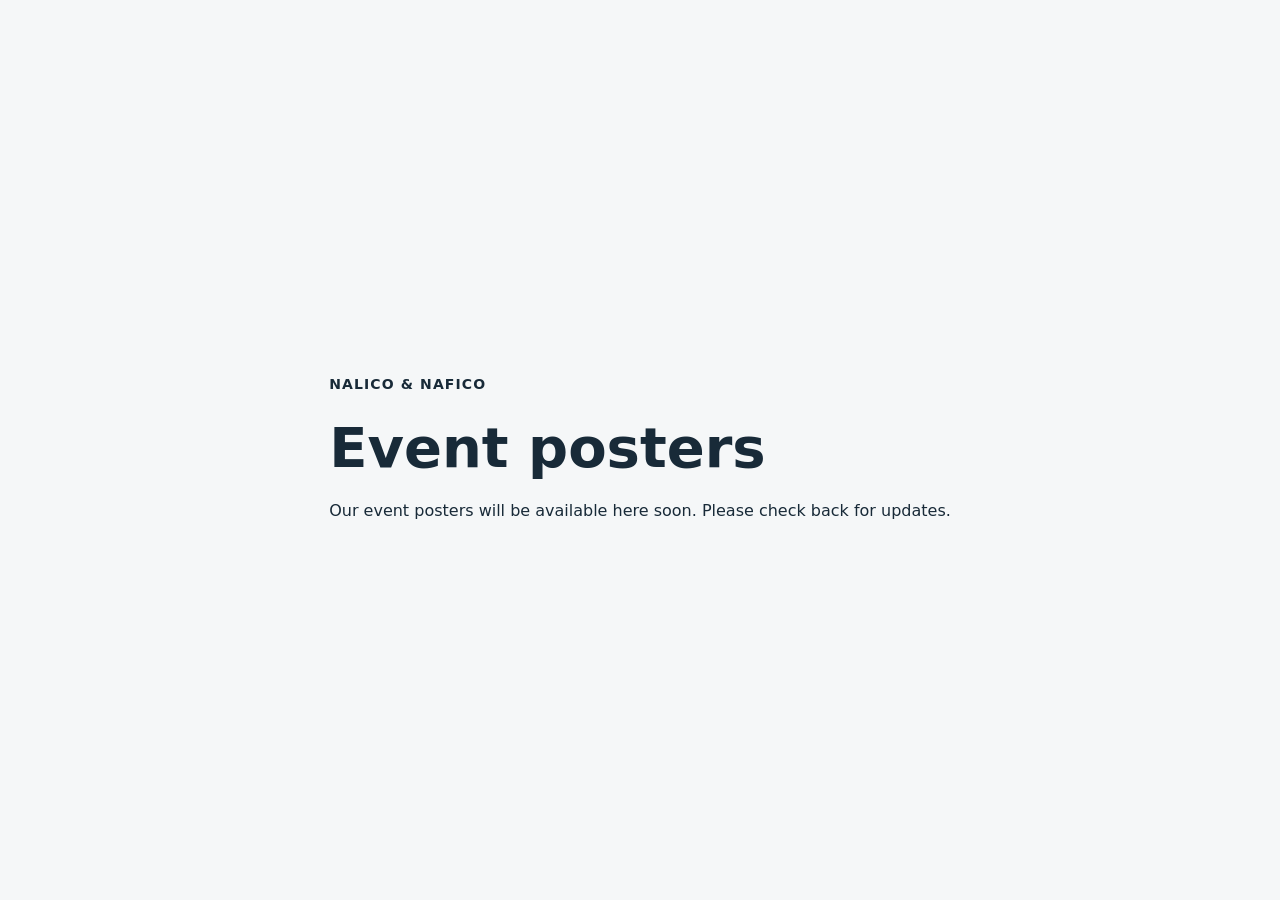
==== index.html @ f20ee4cb "Add event posters starter website" ====
<!doctype html>
<html lang="en">
<head>
  <meta charset="utf-8">
  <meta name="viewport" content="width=device-width, initial-scale=1">
  <meta name="description" content="Event posters from NALICO and NAFICO.">
  <title>Event posters | NALICO &amp; NAFICO</title>
  <style>
    :root { color-scheme: light; font-family: system-ui, sans-serif; color: #182a38; background: #f5f7f8; }
    body { margin: 0; min-height: 100vh; display: grid; place-items: center; }
    main { max-width: 42rem; padding: 3rem 1.5rem; }
    .publisher { font-size: .875rem; font-weight: 700; letter-spacing: .08em; }
    h1 { font-size: clamp(2rem, 7vw, 3.5rem); line-height: 1.1; margin: 1.25rem 0; }
    p { line-height: 1.65; }
  </style>
</head>
<body>
  <main>
    <p class="publisher">NALICO &amp; NAFICO</p>
    <h1>Event posters</h1>
    <p>Our event posters will be available here soon. Please check back for updates.</p>
  </main>
</body>
</html>
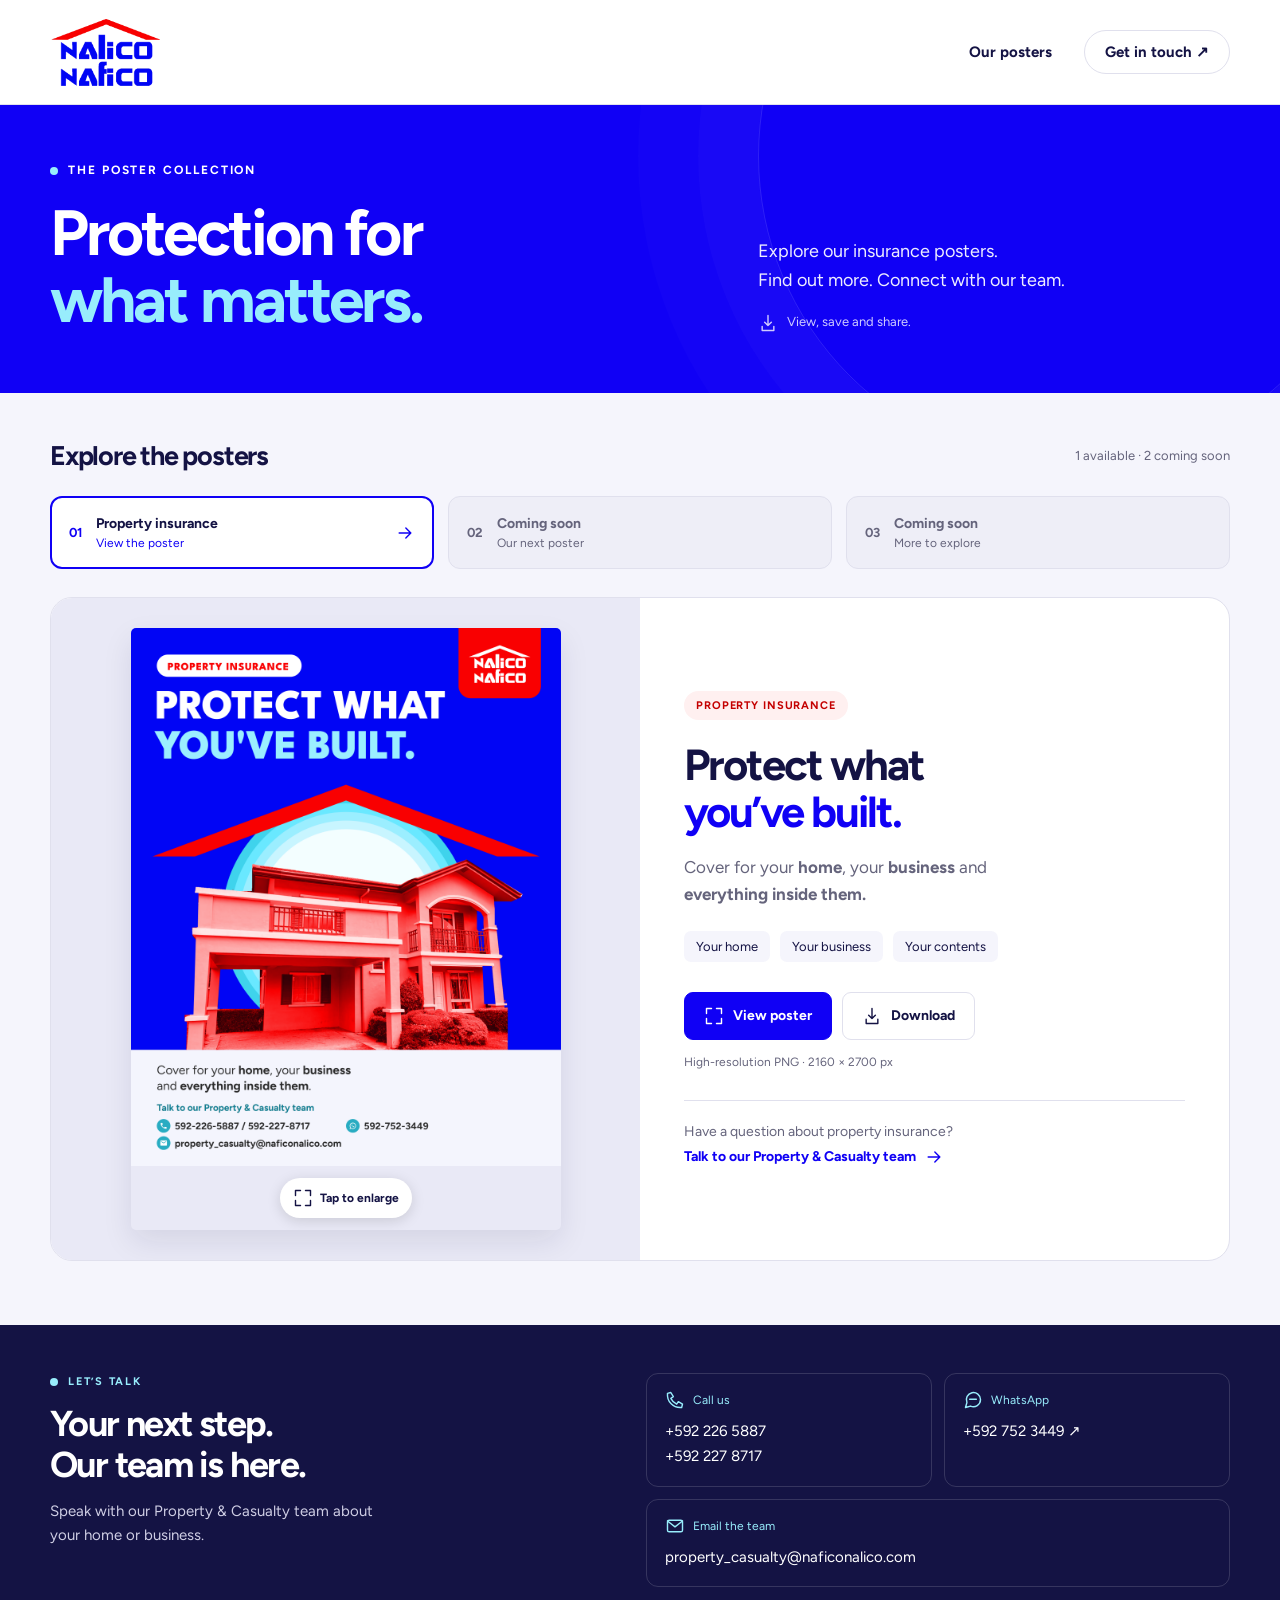
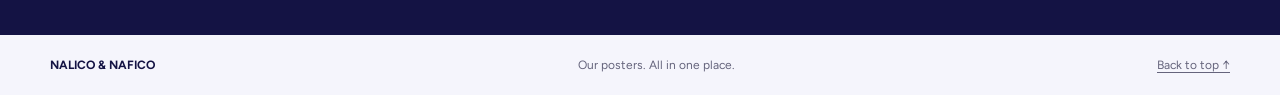
==== commit d4c5134c: "Build branded poster landing page with property insurance artwork" ====
--- a/index.html
+++ b/index.html
@@ -3,22 +3,37 @@
 <head>
   <meta charset="utf-8">
   <meta name="viewport" content="width=device-width, initial-scale=1">
-  <meta name="description" content="Event posters from NALICO and NAFICO.">
-  <title>Event posters | NALICO &amp; NAFICO</title>
-  <style>
-    :root { color-scheme: light; font-family: system-ui, sans-serif; color: #182a38; background: #f5f7f8; }
-    body { margin: 0; min-height: 100vh; display: grid; place-items: center; }
-    main { max-width: 42rem; padding: 3rem 1.5rem; }
-    .publisher { font-size: .875rem; font-weight: 700; letter-spacing: .08em; }
-    h1 { font-size: clamp(2rem, 7vw, 3.5rem); line-height: 1.1; margin: 1.25rem 0; }
-    p { line-height: 1.65; }
-  </style>
+  <meta name="theme-color" content="#1000f5">
+  <meta name="description" content="Explore NALICO & NAFICO's event posters. View and download our property insurance poster, or contact our Property & Casualty team.">
+  <meta property="og:title" content="NALICO & NAFICO | Explore our posters">
+  <meta property="og:description" content="Protect what you've built. View our property insurance poster and connect with our team.">
+  <meta property="og:image" content="https://densdanielp-max.github.io/event-posters/property-insurance.png">
+  <title>Explore our posters | NALICO &amp; NAFICO</title>
+  <link rel="stylesheet" href="fonts.css">
+  <link rel="stylesheet" href="style.css">
+  <script src="app.js" defer></script>
 </head>
 <body>
+  <svg xmlns="http://www.w3.org/2000/svg" style="position:absolute;width:0;height:0;overflow:hidden" aria-hidden="true"><symbol id="arrow" viewBox="0 0 24 24"><path d="M5 12h14m-6-6 6 6-6 6"/></symbol><symbol id="download" viewBox="0 0 24 24"><path d="M12 3v12m-4-4 4 4 4-4M5 16v5h14v-5"/></symbol><symbol id="expand" viewBox="0 0 24 24"><path d="M9 3H3v6m12-6h6v6M3 15v6h6m12-6v6h-6"/></symbol><symbol id="phone" viewBox="0 0 24 24"><path d="m7 3 3 5-3 2a15 15 0 0 0 7 7l2-3 5 3-1 4C10 22 2 14 3 4Z"/></symbol><symbol id="mail" viewBox="0 0 24 24"><rect x="3" y="5" width="18" height="14" rx="2"/><path d="m3 6 9 7 9-7"/></symbol><symbol id="chat" viewBox="0 0 24 24"><path d="M21 11.5a8.5 8.5 0 0 1-12 7.8L3 21l1.7-6A8.5 8.5 0 1 1 21 11.5Z"/><path d="M8 11h8"/></symbol></svg>
+  <a class="skip" href="#posters">Skip to posters</a>
+  <header><div class="wrap header-inner"><a href="#" aria-label="NALICO and NAFICO home"><img class="logo" src="logo.png" width="356" height="222" alt="NALICO NAFICO"></a><nav class="nav" aria-label="Main navigation"><a href="#posters">Our posters</a><a class="contact-nav" href="#contact">Get in touch <span aria-hidden="true">↗</span></a></nav></div></header>
   <main>
-    <p class="publisher">NALICO &amp; NAFICO</p>
-    <h1>Event posters</h1>
-    <p>Our event posters will be available here soon. Please check back for updates.</p>
+    <section class="intro" aria-labelledby="page-title"><div class="wrap intro-grid"><div><p class="eyebrow">The poster collection</p><h1 id="page-title">Protection for<br><span>what matters.</span></h1></div><div class="intro-copy"><p>Explore our insurance posters.<br>Find out more. Connect with our team.</p><p class="hint"><svg class="icon" aria-hidden="true"><use href="#download"/></svg>View, save and share.</p></div></div></section>
+    <section class="collection wrap" id="posters" aria-labelledby="collection-title">
+      <div class="section-title"><h2 id="collection-title">Explore the posters</h2><span>1 available · 2 coming soon</span></div>
+      <div class="poster-list" aria-label="Poster collection">
+        <a class="poster-slot active" href="#property"><span class="slot-number">01</span><span class="slot-label">Property insurance<small>View the poster</small></span><svg class="icon slot-arrow" aria-hidden="true"><use href="#arrow"/></svg></a>
+        <div class="poster-slot pending"><span class="slot-number">02</span><span class="slot-label">Coming soon<small>Our next poster</small></span></div>
+        <div class="poster-slot pending"><span class="slot-number">03</span><span class="slot-label">Coming soon<small>More to explore</small></span></div>
+      </div>
+      <article class="feature" id="property" aria-labelledby="property-title">
+        <div class="artwork"><a class="poster-open" href="property-insurance.png" data-open-poster aria-label="View property insurance poster full size"><img src="property-insurance.png" width="2160" height="2700" fetchpriority="high" alt="Property insurance: Protect what you've built. Cover for your home, your business and everything inside them. Contact details are provided below."><span class="zoom-label"><svg class="icon" aria-hidden="true"><use href="#expand"/></svg>Tap to enlarge</span></a></div>
+        <div class="details"><span class="tag">Property insurance</span><h2 id="property-title">Protect what<br><span>you’ve built.</span></h2><p>Cover for your <strong>home</strong>, your <strong>business</strong> and <strong>everything inside them.</strong></p><ul class="cover-points" aria-label="Property insurance"><li>Your home</li><li>Your business</li><li>Your contents</li></ul><div class="actions"><a class="btn btn-primary" href="property-insurance.png" data-open-poster><svg class="icon" aria-hidden="true"><use href="#expand"/></svg>View poster</a><a class="btn" href="property-insurance.png" download="NAFICO-Property-Insurance.png"><svg class="icon" aria-hidden="true"><use href="#download"/></svg>Download</a></div><p class="file-note">High-resolution PNG · 2160 × 2700 px</p><div class="mini-contact">Have a question about property insurance?<br><a href="#contact">Talk to our Property &amp; Casualty team <svg class="icon" aria-hidden="true"><use href="#arrow"/></svg></a></div></div>
+      </article>
+    </section>
+    <section class="contact-section" id="contact" aria-labelledby="contact-title"><div class="wrap contact-grid"><div><p class="eyebrow">Let’s talk</p><h2 id="contact-title">Your next step.<br>Our team is here.</h2><p>Speak with our Property &amp; Casualty team about your home or business.</p></div><div class="contact-methods"><div class="contact-item"><span class="method-title"><svg class="icon" aria-hidden="true"><use href="#phone"/></svg>Call us</span><a href="tel:+5922265887">+592 226 5887</a><a href="tel:+5922278717">+592 227 8717</a></div><div class="contact-item"><span class="method-title"><svg class="icon" aria-hidden="true"><use href="#chat"/></svg>WhatsApp</span><a href="https://wa.me/5927523449" target="_blank" rel="noopener noreferrer" aria-label="Chat on WhatsApp at +592 752 3449 (opens in a new tab)">+592 752 3449 ↗</a></div><div class="contact-item wide"><span class="method-title"><svg class="icon" aria-hidden="true"><use href="#mail"/></svg>Email the team</span><a href="mailto:property_casualty@naficonalico.com">property_casualty@naficonalico.com</a></div></div></div></section>
   </main>
+  <footer><div class="wrap footer-inner"><strong>NALICO &amp; NAFICO</strong><span>Our posters. All in one place.</span><a href="#page-title">Back to top ↑</a></div></footer>
+  <dialog id="poster-dialog" aria-labelledby="dialog-title"><div class="dialog-bar"><h2 id="dialog-title">Property insurance</h2><div class="dialog-tools"><a class="btn" href="property-insurance.png" download="NAFICO-Property-Insurance.png" aria-label="Download property insurance poster"><svg class="icon" aria-hidden="true"><use href="#download"/></svg><span class="download-label">Download</span></a><button class="btn" id="close-poster" type="button" autofocus>Close <span aria-hidden="true">×</span></button></div></div><img class="dialog-poster" src="property-insurance.png" width="2160" height="2700" loading="lazy" alt="NALICO NAFICO property insurance poster: Protect what you've built. Home, business and contents. Call 592-226-5887 or 592-227-8717; WhatsApp 592-752-3449; email property_casualty@naficonalico.com."><p class="dialog-tip"><a href="property-insurance.png" target="_blank" rel="noopener">Open original image for a closer look ↗</a></p></dialog>
 </body>
 </html>
--- a/fonts.css
+++ b/fonts.css
@@ -0,0 +1,27 @@
+/* latin */
+@font-face {
+  font-family: 'Figtree';
+  font-style: normal;
+  font-weight: 400;
+  font-display: block;
+  src: url([data-uri]) format('woff2');
+  unicode-range: U+0000-00FF, U+0131, U+0152-0153, U+02BB-02BC, U+02C6, U+02DA, U+02DC, U+0304, U+0308, U+0329, U+2000-206F, U+20AC, U+2122, U+2191, U+2193, U+2212, U+2215, U+FEFF, U+FFFD;
+}
+/* latin */
+@font-face {
+  font-family: 'Figtree';
+  font-style: normal;
+  font-weight: 700;
+  font-display: block;
+  src: url([data-uri]) format('woff2');
+  unicode-range: U+0000-00FF, U+0131, U+0152-0153, U+02BB-02BC, U+02C6, U+02DA, U+02DC, U+0304, U+0308, U+0329, U+2000-206F, U+20AC, U+2122, U+2191, U+2193, U+2212, U+2215, U+FEFF, U+FFFD;
+}
+/* latin */
+@font-face {
+  font-family: 'League Spartan';
+  font-style: normal;
+  font-weight: 800;
+  font-display: block;
+  src: url([data-uri]) format('woff2');
+  unicode-range: U+0000-00FF, U+0131, U+0152-0153, U+02BB-02BC, U+02C6, U+02DA, U+02DC, U+0304, U+0308, U+0329, U+2000-206F, U+20AC, U+2122, U+2191, U+2193, U+2212, U+2215, U+FEFF, U+FFFD;
+}
--- a/style.css
+++ b/style.css
@@ -0,0 +1,15 @@
+:root{--blue:#1000f5;--navy:#141344;--aqua:#98edfc;--red:#fa0808;--paper:#f5f5fc;--muted:#65647c;--line:#e0e0ed;--radius:22px;font-family:Figtree,Arial,sans-serif;color:var(--navy);background:var(--paper);color-scheme:light}
+*{box-sizing:border-box}html{scroll-behavior:smooth;scroll-padding-top:24px}body{margin:0}a{color:inherit;text-decoration:none}button{font:inherit;cursor:pointer}img{display:block;max-width:100%}button,a{-webkit-tap-highlight-color:transparent}a:focus-visible,button:focus-visible{outline:3px solid #148090;outline-offset:5px}h1,h2,h3,p{margin:0}h1,h2,h3{font-weight:800;letter-spacing:-.045em}p{line-height:1.6}.wrap{width:min(1180px,calc(100% - 80px));margin:auto}.skip{position:absolute;top:-100px;left:20px;background:white;padding:16px;z-index:10}.skip:focus{top:10px}
+header{background:white;border-bottom:1px solid var(--line)}.header-inner{min-height:104px;display:flex;align-items:center;justify-content:space-between;gap:24px}.logo{width:112px;height:auto}.nav{display:flex;align-items:center;gap:32px;font-size:15px;font-weight:650}.nav a:hover{color:var(--blue)}.nav .contact-nav{border:1px solid var(--line);padding:12px 20px;border-radius:100px}
+.intro{background:var(--blue);color:white;padding:56px 0 60px;position:relative;overflow:hidden}.intro:after{content:"";position:absolute;right:-100px;top:-260px;width:620px;height:620px;border:1px solid #ffffff20;border-radius:50%;box-shadow:0 0 0 60px #ffffff05,0 0 0 120px #ffffff04;pointer-events:none}.intro-grid{display:grid;grid-template-columns:1.35fr 1fr;gap:70px;align-items:end;position:relative;z-index:1}.eyebrow{font-size:12px;font-weight:750;letter-spacing:.16em;text-transform:uppercase;display:flex;align-items:center;gap:10px}.eyebrow:before{content:"";width:8px;height:8px;border-radius:50%;background:var(--aqua)}h1{font-size:clamp(40px,5vw,64px);line-height:1.04;margin-top:20px}h1 span{color:var(--aqua)}.intro-copy p{font-size:18px;max-width:350px;color:#eeedff}.intro-copy .hint{font-size:13px;color:#cfcbff;margin-top:18px;display:flex;gap:9px;align-items:center}.icon{width:20px;height:20px;flex:none;fill:none;stroke:currentColor;stroke-width:1.7;stroke-linecap:round;stroke-linejoin:round}
+.collection{padding:46px 0 64px}.section-title{display:flex;align-items:center;justify-content:space-between;gap:16px;margin-bottom:24px}.section-title h2{font-size:27px}.section-title span{color:var(--muted);font-size:13px}.poster-list{display:grid;grid-template-columns:repeat(3,1fr);gap:14px;margin-bottom:28px}.poster-slot{border:1px solid var(--line);border-radius:12px;padding:18px;display:flex;align-items:center;gap:14px;min-width:0}.poster-slot.active{background:white;border:2px solid var(--blue);padding:17px}.slot-number{font-size:13px;color:var(--muted);font-weight:700}.active .slot-number{color:var(--blue)}.slot-label{font-size:14px;font-weight:700}.slot-label small{display:block;font-size:12px;font-weight:400;color:var(--muted);margin-top:4px}.poster-slot.active .slot-label small{color:var(--blue)}.pending{background:#eeeef7;color:var(--muted)}.slot-arrow{margin-left:auto;color:var(--blue)}
+.feature{display:grid;grid-template-columns:1fr 1fr;background:white;border:1px solid var(--line);border-radius:var(--radius);overflow:hidden}.artwork{background:#e9e9f6;padding:30px;display:flex;align-items:center;justify-content:center}.poster-open{display:block;border:0;padding:0;background:transparent;width:100%;max-width:430px;position:relative;text-align:left;border-radius:5px;box-shadow:0 12px 30px #17114418;overflow:hidden}.poster-open img{width:100%;height:auto}.zoom-label{position:static;width:max-content;margin:12px auto;display:flex;gap:7px;align-items:center;padding:10px 13px;background:#fff;color:var(--navy);border-radius:100px;box-shadow:0 3px 14px #0002;font-size:12px;font-weight:700}.poster-open:hover .zoom-label{background:var(--aqua)}
+.details{padding:44px;display:flex;flex-direction:column;justify-content:center}.tag{align-self:flex-start;display:inline-flex;align-items:center;border-radius:100px;background:#fff0f0;color:#c40000;padding:8px 12px;font-weight:750;font-size:11px;text-transform:uppercase;letter-spacing:.08em}.details h2{font-size:clamp(34px,3.4vw,46px);line-height:1.08;margin:22px 0 18px}.details h2 span{color:var(--blue)}.details>p{font-size:17px;color:var(--muted);max-width:350px}.cover-points{display:flex;flex-wrap:wrap;gap:10px;margin:22px 0 30px;padding:0;list-style:none}.cover-points li{background:var(--paper);font-size:13px;padding:8px 12px;border-radius:7px}.actions{display:flex;flex-wrap:wrap;gap:10px}.btn{display:inline-flex;align-items:center;justify-content:center;gap:9px;min-height:48px;padding:13px 19px;border-radius:9px;font-weight:700;font-size:14px;border:1px solid var(--line);background:white;color:var(--navy)}.btn-primary{background:var(--blue);border-color:var(--blue);color:white}.btn:hover{background:#ecebff}.btn-primary:hover{background:#2517c5}.file-note{font-size:12px!important;color:var(--muted);margin-top:13px!important}.mini-contact{border-top:1px solid var(--line);margin-top:28px;padding-top:22px;font-size:14px;color:var(--muted)}.mini-contact a{display:inline-flex;align-items:center;gap:8px;margin-top:7px;color:var(--blue);font-weight:700}.mini-contact a:hover{text-decoration:underline}
+.contact-section{background:var(--navy);color:white;padding:48px 0}.contact-grid{display:grid;grid-template-columns:1fr 1.1fr;gap:65px}.contact-section .eyebrow{font-size:11px;color:var(--aqua)}.contact-section h2{font-size:36px;line-height:1.12;margin:14px 0}.contact-section p{font-size:15px;color:#cfcee4;max-width:330px}.contact-methods{display:grid;grid-template-columns:1fr 1fr;gap:12px}.contact-item{border:1px solid #ffffff25;border-radius:12px;padding:16px 18px;min-width:0}.contact-item.wide{grid-column:1/-1}.method-title{display:flex;align-items:center;gap:8px;color:var(--aqua);font-size:12px;margin-bottom:9px}.contact-item a{display:block;font-size:15px;line-height:1.7;overflow-wrap:anywhere}.contact-item a:hover{text-decoration:underline}.footer-inner{display:flex;justify-content:space-between;gap:20px;padding:23px 0;font-size:12px;color:var(--muted)}.footer-inner strong{color:var(--navy);font-weight:700}.footer-inner a{text-decoration:underline;text-underline-offset:3px}
+dialog{padding:0;border:0;border-radius:12px;max-width:min(95vw,1000px);max-height:94dvh;width:90vw;background:var(--paper);color:var(--navy)}dialog::backdrop{background:#080621dc}.dialog-bar{display:flex;align-items:center;justify-content:space-between;gap:14px;padding:12px 16px;position:sticky;top:0;background:white;z-index:2;border-bottom:1px solid var(--line)}.dialog-bar h2{font-size:16px;letter-spacing:0}.dialog-tools{display:flex;gap:8px}.dialog-tools .btn{min-height:42px;padding:9px 12px;font-size:12px}.dialog-poster{width:100%;height:auto}.dialog-tip{font-size:12px;text-align:center;padding:12px}
+@media(max-width:900px){.wrap{width:calc(100% - 48px)}.intro-grid{gap:35px}.intro-copy p{font-size:16px}.details{padding:28px}.artwork{padding:22px}.contact-grid{gap:32px}.contact-methods{grid-template-columns:1fr}.contact-item.wide{grid-column:auto}}
+@media(max-width:640px){.wrap{width:calc(100% - 36px)}.header-inner{min-height:86px}.logo{width:87px}.nav{gap:18px;font-size:13px}.nav .contact-nav{padding:10px 14px}.intro{padding:34px 0 38px}.intro-grid{grid-template-columns:1fr;gap:21px}h1{font-size:42px;margin-top:16px}.intro-copy p{max-width:320px;font-size:16px}.intro-copy .hint{margin-top:12px}.collection{padding:30px 0 38px}.section-title h2{font-size:24px}.section-title span{font-size:12px}.poster-list{gap:8px;margin-bottom:20px}.poster-slot{padding:12px 10px;align-items:flex-start;gap:9px;flex-direction:column;border-radius:10px}.poster-slot.active{padding:11px 9px}.slot-label{font-size:12px}.slot-label small{font-size:11px}.slot-arrow{display:none}.feature{grid-template-columns:1fr;border-radius:16px}.artwork{padding:18px}.poster-open{max-width:430px}.details{padding:28px 24px}.details h2{font-size:37px}.details>p{font-size:16px}.cover-points{margin:20px 0 24px;gap:7px}.cover-points li{font-size:12px}.btn{padding:12px 15px;font-size:13px}.contact-section{padding:34px 0}.contact-grid{grid-template-columns:1fr;gap:24px}.contact-section h2{font-size:32px}.contact-methods{grid-template-columns:1fr 1fr;gap:10px}.contact-item{padding:14px}.contact-item.wide{grid-column:1/-1}.contact-item a{font-size:13px}.footer-inner{flex-direction:column;gap:8px;padding:22px 0}dialog{max-width:100vw;width:100vw;max-height:100dvh;border-radius:0}.dialog-bar{padding:10px}.dialog-bar h2{font-size:14px}.dialog-tools{gap:5px}.dialog-tools .btn{padding:8px}.dialog-tools .download-label{display:none}}
+@media(prefers-reduced-motion:reduce){html{scroll-behavior:auto}}
+
+@media(max-width:380px){.logo{width:76px}.header-inner{gap:12px}.nav{gap:12px}.nav .contact-nav{padding:10px}.section-title{align-items:flex-start}.section-title span{text-align:right}}
+
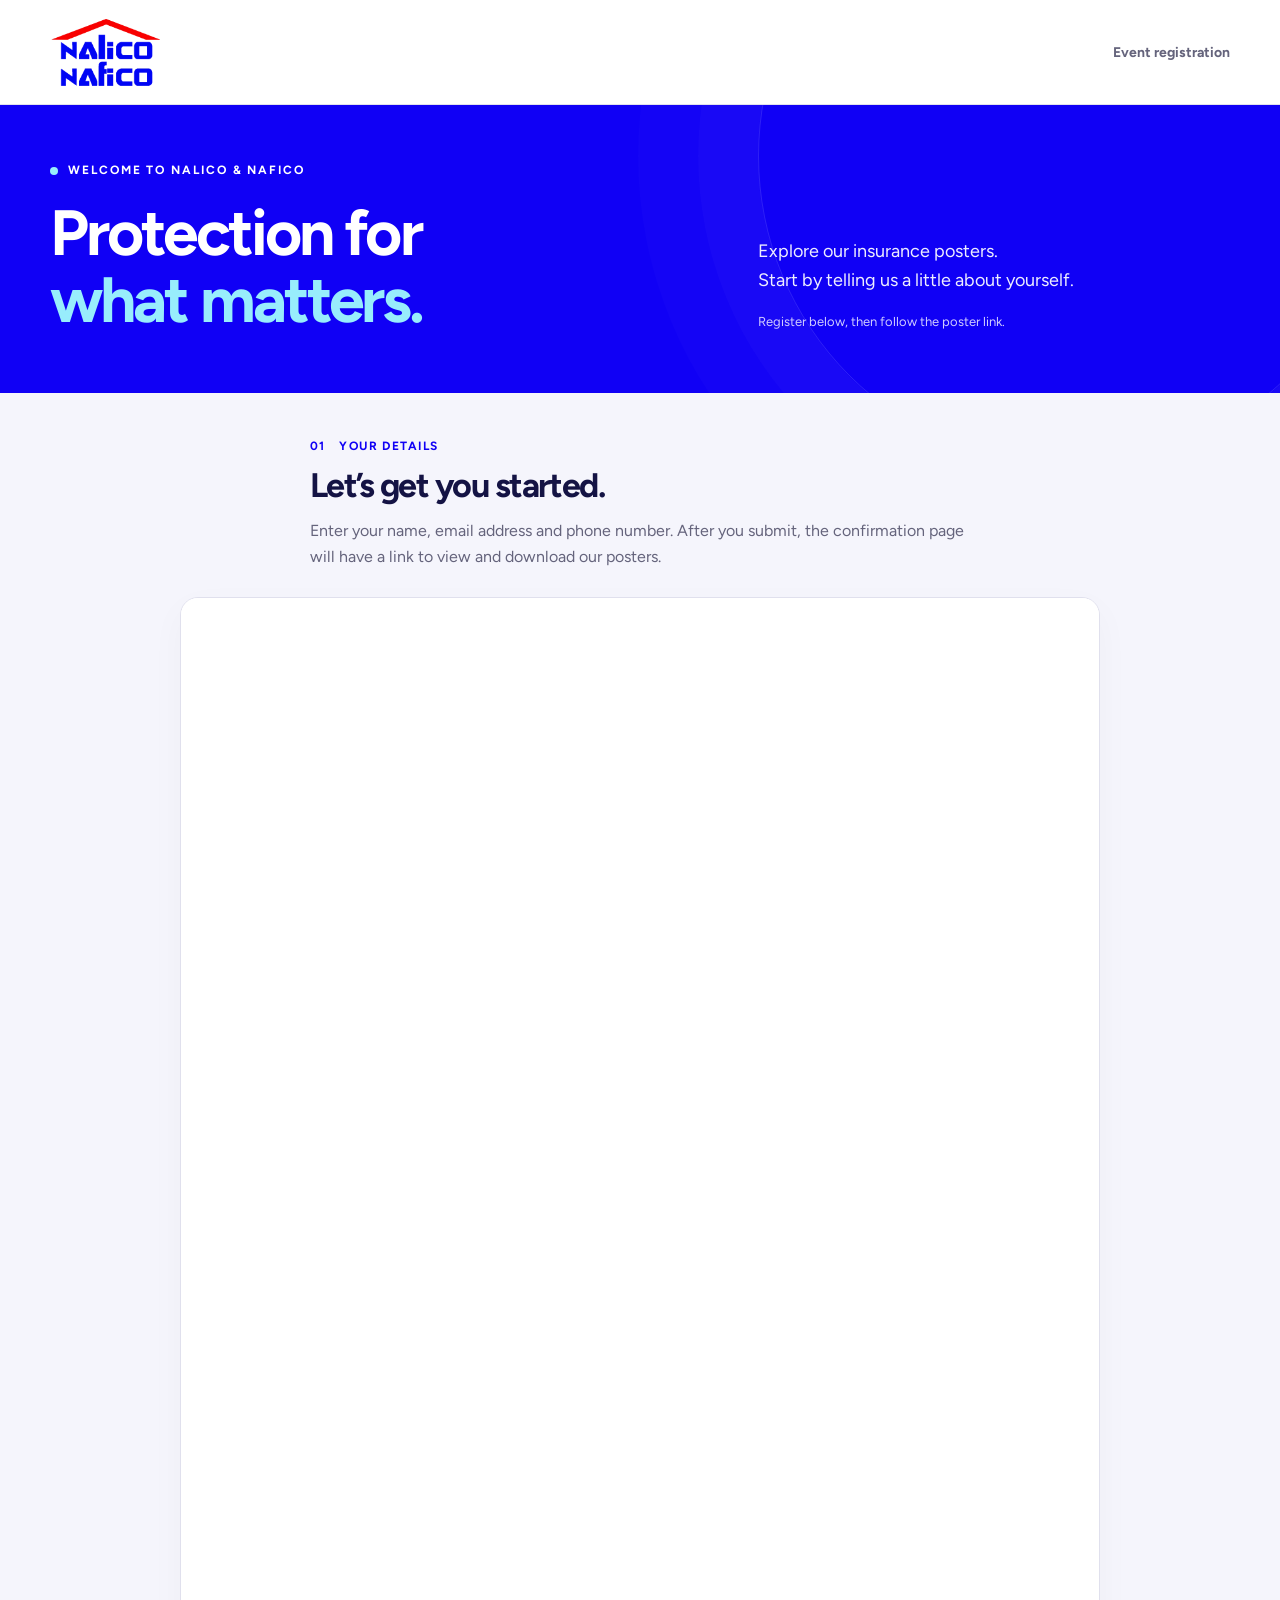
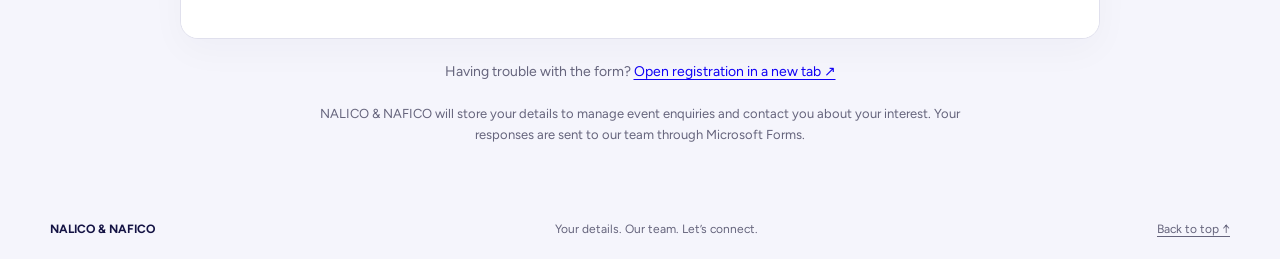
==== commit 08a46549: "Add Microsoft Forms registration before poster gallery" ====
--- a/index.html
+++ b/index.html
@@ -4,36 +4,27 @@
   <meta charset="utf-8">
   <meta name="viewport" content="width=device-width, initial-scale=1">
   <meta name="theme-color" content="#1000f5">
-  <meta name="description" content="Explore NALICO & NAFICO's event posters. View and download our property insurance poster, or contact our Property & Casualty team.">
-  <meta property="og:title" content="NALICO & NAFICO | Explore our posters">
-  <meta property="og:description" content="Protect what you've built. View our property insurance poster and connect with our team.">
-  <meta property="og:image" content="https://densdanielp-max.github.io/event-posters/property-insurance.png">
-  <title>Explore our posters | NALICO &amp; NAFICO</title>
+  <meta name="description" content="Register to explore the NALICO & NAFICO event poster collection.">
+  <meta property="og:title" content="NALICO & NAFICO | Event registration">
+  <meta property="og:description" content="Leave your details to explore our insurance posters and connect with our team.">
+  <meta property="og:image" content="https://densdanielp-max.github.io/event-posters/logo.png">
+  <title>Event registration | NALICO &amp; NAFICO</title>
   <link rel="stylesheet" href="fonts.css">
   <link rel="stylesheet" href="style.css">
-  <script src="app.js" defer></script>
+  <link rel="stylesheet" href="registration.css">
 </head>
 <body>
-  <svg xmlns="http://www.w3.org/2000/svg" style="position:absolute;width:0;height:0;overflow:hidden" aria-hidden="true"><symbol id="arrow" viewBox="0 0 24 24"><path d="M5 12h14m-6-6 6 6-6 6"/></symbol><symbol id="download" viewBox="0 0 24 24"><path d="M12 3v12m-4-4 4 4 4-4M5 16v5h14v-5"/></symbol><symbol id="expand" viewBox="0 0 24 24"><path d="M9 3H3v6m12-6h6v6M3 15v6h6m12-6v6h-6"/></symbol><symbol id="phone" viewBox="0 0 24 24"><path d="m7 3 3 5-3 2a15 15 0 0 0 7 7l2-3 5 3-1 4C10 22 2 14 3 4Z"/></symbol><symbol id="mail" viewBox="0 0 24 24"><rect x="3" y="5" width="18" height="14" rx="2"/><path d="m3 6 9 7 9-7"/></symbol><symbol id="chat" viewBox="0 0 24 24"><path d="M21 11.5a8.5 8.5 0 0 1-12 7.8L3 21l1.7-6A8.5 8.5 0 1 1 21 11.5Z"/><path d="M8 11h8"/></symbol></svg>
-  <a class="skip" href="#posters">Skip to posters</a>
-  <header><div class="wrap header-inner"><a href="#" aria-label="NALICO and NAFICO home"><img class="logo" src="logo.png" width="356" height="222" alt="NALICO NAFICO"></a><nav class="nav" aria-label="Main navigation"><a href="#posters">Our posters</a><a class="contact-nav" href="#contact">Get in touch <span aria-hidden="true">↗</span></a></nav></div></header>
+  <a class="skip" href="#registration">Skip to registration</a>
+  <header><div class="wrap header-inner"><a href="./" aria-label="NALICO and NAFICO home"><img class="logo" src="logo.png" width="356" height="222" alt="NALICO NAFICO"></a><span class="registration-label">Event registration</span></div></header>
   <main>
-    <section class="intro" aria-labelledby="page-title"><div class="wrap intro-grid"><div><p class="eyebrow">The poster collection</p><h1 id="page-title">Protection for<br><span>what matters.</span></h1></div><div class="intro-copy"><p>Explore our insurance posters.<br>Find out more. Connect with our team.</p><p class="hint"><svg class="icon" aria-hidden="true"><use href="#download"/></svg>View, save and share.</p></div></div></section>
-    <section class="collection wrap" id="posters" aria-labelledby="collection-title">
-      <div class="section-title"><h2 id="collection-title">Explore the posters</h2><span>1 available · 2 coming soon</span></div>
-      <div class="poster-list" aria-label="Poster collection">
-        <a class="poster-slot active" href="#property"><span class="slot-number">01</span><span class="slot-label">Property insurance<small>View the poster</small></span><svg class="icon slot-arrow" aria-hidden="true"><use href="#arrow"/></svg></a>
-        <div class="poster-slot pending"><span class="slot-number">02</span><span class="slot-label">Coming soon<small>Our next poster</small></span></div>
-        <div class="poster-slot pending"><span class="slot-number">03</span><span class="slot-label">Coming soon<small>More to explore</small></span></div>
-      </div>
-      <article class="feature" id="property" aria-labelledby="property-title">
-        <div class="artwork"><a class="poster-open" href="property-insurance.png" data-open-poster aria-label="View property insurance poster full size"><img src="property-insurance.png" width="2160" height="2700" fetchpriority="high" alt="Property insurance: Protect what you've built. Cover for your home, your business and everything inside them. Contact details are provided below."><span class="zoom-label"><svg class="icon" aria-hidden="true"><use href="#expand"/></svg>Tap to enlarge</span></a></div>
-        <div class="details"><span class="tag">Property insurance</span><h2 id="property-title">Protect what<br><span>you’ve built.</span></h2><p>Cover for your <strong>home</strong>, your <strong>business</strong> and <strong>everything inside them.</strong></p><ul class="cover-points" aria-label="Property insurance"><li>Your home</li><li>Your business</li><li>Your contents</li></ul><div class="actions"><a class="btn btn-primary" href="property-insurance.png" data-open-poster><svg class="icon" aria-hidden="true"><use href="#expand"/></svg>View poster</a><a class="btn" href="property-insurance.png" download="NAFICO-Property-Insurance.png"><svg class="icon" aria-hidden="true"><use href="#download"/></svg>Download</a></div><p class="file-note">High-resolution PNG · 2160 × 2700 px</p><div class="mini-contact">Have a question about property insurance?<br><a href="#contact">Talk to our Property &amp; Casualty team <svg class="icon" aria-hidden="true"><use href="#arrow"/></svg></a></div></div>
-      </article>
+    <section class="intro" aria-labelledby="page-title"><div class="wrap intro-grid"><div><p class="eyebrow">Welcome to NALICO &amp; NAFICO</p><h1 id="page-title">Protection for<br><span>what matters.</span></h1></div><div class="intro-copy"><p>Explore our insurance posters.<br>Start by telling us a little about yourself.</p><p class="hint">Register below, then follow the poster link.</p></div></div></section>
+    <section class="registration-wrap wrap" id="registration" aria-labelledby="registration-title">
+      <div class="registration-heading"><span class="step-label">01 &nbsp; Your details</span><h2 id="registration-title">Let’s get you started.</h2><p>Enter your name, email address and phone number. After you submit, the confirmation page will have a link to view and download our posters.</p></div>
+      <div class="form-shell"><iframe title="NALICO and NAFICO event registration — name, email address and phone number" src="https://forms.cloud.microsoft/Pages/ResponsePage.aspx?id=yH5JEkI8REaKbuNg4mVQ79QqYuv6KMpEiVRHxlq_URpUMlRWNUhBQ1VJRDJFQkVCODc4VEpYUkFCVC4u" allowfullscreen></iframe></div>
+      <p class="form-fallback">Having trouble with the form? <a href="https://forms.cloud.microsoft/Pages/ResponsePage.aspx?id=yH5JEkI8REaKbuNg4mVQ79QqYuv6KMpEiVRHxlq_URpUMlRWNUhBQ1VJRDJFQkVCODc4VEpYUkFCVC4u" target="_blank" rel="noopener noreferrer">Open registration in a new tab ↗</a></p>
+      <p class="data-note">NALICO &amp; NAFICO will store your details to manage event enquiries and contact you about your interest. Your responses are sent to our team through Microsoft Forms.</p>
     </section>
-    <section class="contact-section" id="contact" aria-labelledby="contact-title"><div class="wrap contact-grid"><div><p class="eyebrow">Let’s talk</p><h2 id="contact-title">Your next step.<br>Our team is here.</h2><p>Speak with our Property &amp; Casualty team about your home or business.</p></div><div class="contact-methods"><div class="contact-item"><span class="method-title"><svg class="icon" aria-hidden="true"><use href="#phone"/></svg>Call us</span><a href="tel:+5922265887">+592 226 5887</a><a href="tel:+5922278717">+592 227 8717</a></div><div class="contact-item"><span class="method-title"><svg class="icon" aria-hidden="true"><use href="#chat"/></svg>WhatsApp</span><a href="https://wa.me/5927523449" target="_blank" rel="noopener noreferrer" aria-label="Chat on WhatsApp at +592 752 3449 (opens in a new tab)">+592 752 3449 ↗</a></div><div class="contact-item wide"><span class="method-title"><svg class="icon" aria-hidden="true"><use href="#mail"/></svg>Email the team</span><a href="mailto:property_casualty@naficonalico.com">property_casualty@naficonalico.com</a></div></div></div></section>
   </main>
-  <footer><div class="wrap footer-inner"><strong>NALICO &amp; NAFICO</strong><span>Our posters. All in one place.</span><a href="#page-title">Back to top ↑</a></div></footer>
-  <dialog id="poster-dialog" aria-labelledby="dialog-title"><div class="dialog-bar"><h2 id="dialog-title">Property insurance</h2><div class="dialog-tools"><a class="btn" href="property-insurance.png" download="NAFICO-Property-Insurance.png" aria-label="Download property insurance poster"><svg class="icon" aria-hidden="true"><use href="#download"/></svg><span class="download-label">Download</span></a><button class="btn" id="close-poster" type="button" autofocus>Close <span aria-hidden="true">×</span></button></div></div><img class="dialog-poster" src="property-insurance.png" width="2160" height="2700" loading="lazy" alt="NALICO NAFICO property insurance poster: Protect what you've built. Home, business and contents. Call 592-226-5887 or 592-227-8717; WhatsApp 592-752-3449; email property_casualty@naficonalico.com."><p class="dialog-tip"><a href="property-insurance.png" target="_blank" rel="noopener">Open original image for a closer look ↗</a></p></dialog>
+  <footer><div class="wrap footer-inner"><strong>NALICO &amp; NAFICO</strong><span>Your details. Our team. Let’s connect.</span><a href="#page-title">Back to top ↑</a></div></footer>
 </body>
-</html>
+</html>
--- a/registration.css
+++ b/registration.css
@@ -0,0 +1 @@
+.registration-label{font-size:14px;font-weight:700;color:var(--muted)}.registration-wrap{max-width:920px;padding:46px 0 54px}.registration-heading{max-width:660px;margin:0 auto 28px}.step-label{display:block;color:var(--blue);text-transform:uppercase;font-size:12px;font-weight:700;letter-spacing:.12em;margin-bottom:12px}.registration-heading h2{font-size:34px;margin-bottom:12px}.registration-heading p{color:var(--muted);font-size:16px}.form-shell{border:1px solid var(--line);border-radius:18px;overflow:hidden;background:white;box-shadow:0 12px 36px #14134408}.form-shell iframe{display:block;width:100%;height:1040px;border:0;background:white}.form-fallback{text-align:center;font-size:14px;margin-top:22px;color:var(--muted)}.form-fallback a{color:var(--blue);text-decoration:underline;text-underline-offset:3px}.data-note{font-size:13px;color:var(--muted);max-width:650px;text-align:center;margin:20px auto 0}.registration-wrap+footer{border-top:1px solid var(--line)}@media(max-width:640px){.registration-wrap{width:100%;padding:30px 0}.registration-heading{margin:0 18px 22px}.registration-heading h2{font-size:29px}.registration-heading p{font-size:15px}.form-shell{border-radius:0;border-left:0;border-right:0;box-shadow:none}.form-shell iframe{height:1160px}.form-fallback,.data-note{margin-left:18px;margin-right:18px}.registration-label{font-size:12px}}
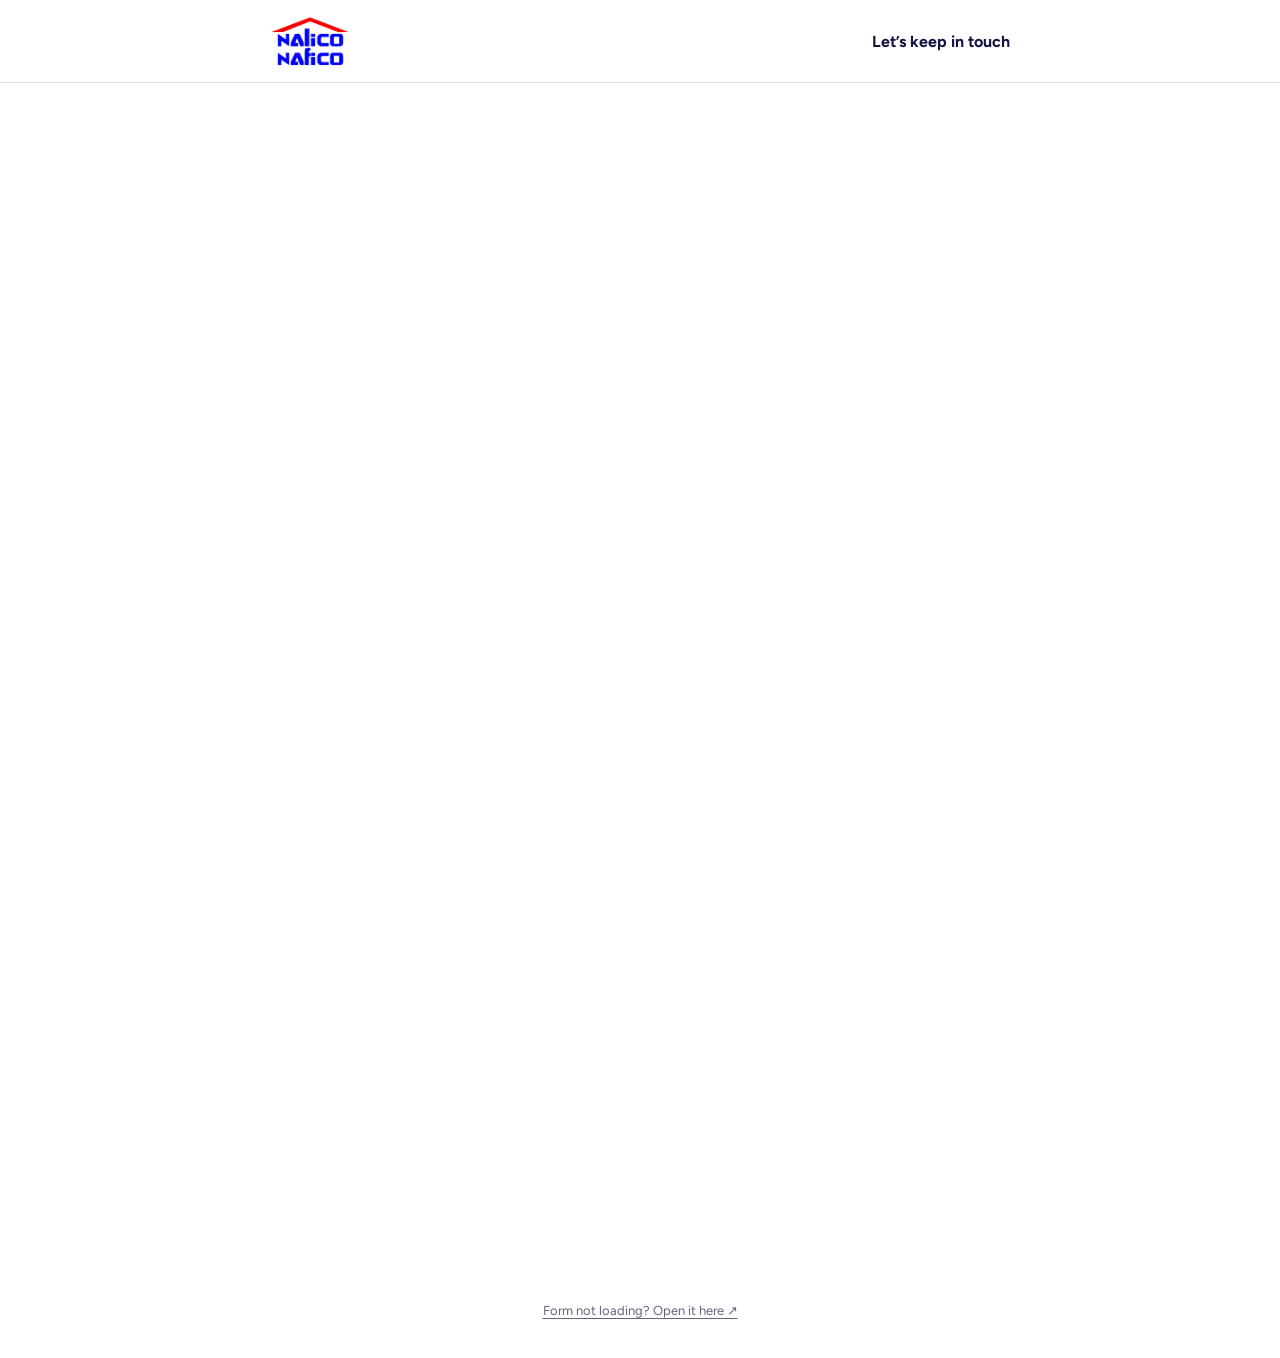
==== commit 666c8327: "Simplify follow-up form and poster browsing" ====
--- a/index.html
+++ b/index.html
@@ -1,30 +1,25 @@
-<!doctype html>
-<html lang="en">
-<head>
-  <meta charset="utf-8">
-  <meta name="viewport" content="width=device-width, initial-scale=1">
-  <meta name="theme-color" content="#1000f5">
-  <meta name="description" content="Register to explore the NALICO & NAFICO event poster collection.">
-  <meta property="og:title" content="NALICO & NAFICO | Event registration">
-  <meta property="og:description" content="Leave your details to explore our insurance posters and connect with our team.">
-  <meta property="og:image" content="https://densdanielp-max.github.io/event-posters/logo.png">
-  <title>Event registration | NALICO &amp; NAFICO</title>
-  <link rel="stylesheet" href="fonts.css">
-  <link rel="stylesheet" href="style.css">
-  <link rel="stylesheet" href="registration.css">
-</head>
-<body>
-  <a class="skip" href="#registration">Skip to registration</a>
-  <header><div class="wrap header-inner"><a href="./" aria-label="NALICO and NAFICO home"><img class="logo" src="logo.png" width="356" height="222" alt="NALICO NAFICO"></a><span class="registration-label">Event registration</span></div></header>
-  <main>
-    <section class="intro" aria-labelledby="page-title"><div class="wrap intro-grid"><div><p class="eyebrow">Welcome to NALICO &amp; NAFICO</p><h1 id="page-title">Protection for<br><span>what matters.</span></h1></div><div class="intro-copy"><p>Explore our insurance posters.<br>Start by telling us a little about yourself.</p><p class="hint">Register below, then follow the poster link.</p></div></div></section>
-    <section class="registration-wrap wrap" id="registration" aria-labelledby="registration-title">
-      <div class="registration-heading"><span class="step-label">01 &nbsp; Your details</span><h2 id="registration-title">Let’s get you started.</h2><p>Enter your name, email address and phone number. After you submit, the confirmation page will have a link to view and download our posters.</p></div>
-      <div class="form-shell"><iframe title="NALICO and NAFICO event registration — name, email address and phone number" src="https://forms.cloud.microsoft/Pages/ResponsePage.aspx?id=yH5JEkI8REaKbuNg4mVQ79QqYuv6KMpEiVRHxlq_URpUMlRWNUhBQ1VJRDJFQkVCODc4VEpYUkFCVC4u" allowfullscreen></iframe></div>
-      <p class="form-fallback">Having trouble with the form? <a href="https://forms.cloud.microsoft/Pages/ResponsePage.aspx?id=yH5JEkI8REaKbuNg4mVQ79QqYuv6KMpEiVRHxlq_URpUMlRWNUhBQ1VJRDJFQkVCODc4VEpYUkFCVC4u" target="_blank" rel="noopener noreferrer">Open registration in a new tab ↗</a></p>
-      <p class="data-note">NALICO &amp; NAFICO will store your details to manage event enquiries and contact you about your interest. Your responses are sent to our team through Microsoft Forms.</p>
-    </section>
-  </main>
-  <footer><div class="wrap footer-inner"><strong>NALICO &amp; NAFICO</strong><span>Your details. Our team. Let’s connect.</span><a href="#page-title">Back to top ↑</a></div></footer>
-</body>
+<!doctype html>
+<html lang="en">
+<head>
+  <meta charset="utf-8">
+  <meta name="viewport" content="width=device-width, initial-scale=1">
+  <meta name="theme-color" content="#1000f5">
+  <meta name="description" content="Tell NALICO &amp; NAFICO what insurance you are interested in and leave your details for a follow-up.">
+  <meta property="og:title" content="NALICO &amp; NAFICO | Let's keep in touch">
+  <meta property="og:description" content="Your details. Your insurance interest. Our team will follow up.">
+  <meta property="og:image" content="https://densdanielp-max.github.io/event-posters/logo.png">
+  <title>Let’s keep in touch | NALICO &amp; NAFICO</title>
+  <link rel="stylesheet" href="fonts.css">
+  <link rel="stylesheet" href="style.css">
+  <link rel="stylesheet" href="registration.css?v=follow-up">
+</head>
+<body class="registration-page">
+  <a class="skip" href="#registration">Skip to form</a>
+  <header><div class="wrap header-inner"><a href="./" aria-label="NALICO and NAFICO home"><img class="logo" src="logo.png" width="356" height="222" alt="NALICO NAFICO"></a><span class="registration-label">Let’s keep in touch</span></div></header>
+  <main class="registration-wrap wrap" id="registration">
+    <h1 class="sr-only">Leave your details for a follow-up</h1>
+    <div class="form-shell"><iframe title="NALICO and NAFICO follow-up form — name, email, phone and insurance interest" src="https://forms.cloud.microsoft/Pages/ResponsePage.aspx?id=yH5JEkI8REaKbuNg4mVQ79QqYuv6KMpEiVRHxlq_URpUMlRWNUhBQ1VJRDJFQkVCODc4VEpYUkFCVC4u" allowfullscreen></iframe></div>
+    <p class="form-fallback"><a href="https://forms.cloud.microsoft/Pages/ResponsePage.aspx?id=yH5JEkI8REaKbuNg4mVQ79QqYuv6KMpEiVRHxlq_URpUMlRWNUhBQ1VJRDJFQkVCODc4VEpYUkFCVC4u" target="_blank" rel="noopener noreferrer">Form not loading? Open it here ↗</a></p>
+  </main>
+</body>
 </html>
--- a/style.css
+++ b/style.css
@@ -13,3 +13,4 @@
 
 @media(max-width:380px){.logo{width:76px}.header-inner{gap:12px}.nav{gap:12px}.nav .contact-nav{padding:10px}.section-title{align-items:flex-start}.section-title span{text-align:right}}
 
+.additional-feature{margin-top:28px}.brochure-second{border-top:10px solid #e9e9f6}.brochure-artwork .poster-open{max-width:100%}.dialog-tip a{text-decoration:underline;text-underline-offset:3px}
--- a/registration.css
+++ b/registration.css
@@ -1 +1,10 @@
-.registration-label{font-size:14px;font-weight:700;color:var(--muted)}.registration-wrap{max-width:920px;padding:46px 0 54px}.registration-heading{max-width:660px;margin:0 auto 28px}.step-label{display:block;color:var(--blue);text-transform:uppercase;font-size:12px;font-weight:700;letter-spacing:.12em;margin-bottom:12px}.registration-heading h2{font-size:34px;margin-bottom:12px}.registration-heading p{color:var(--muted);font-size:16px}.form-shell{border:1px solid var(--line);border-radius:18px;overflow:hidden;background:white;box-shadow:0 12px 36px #14134408}.form-shell iframe{display:block;width:100%;height:1040px;border:0;background:white}.form-fallback{text-align:center;font-size:14px;margin-top:22px;color:var(--muted)}.form-fallback a{color:var(--blue);text-decoration:underline;text-underline-offset:3px}.data-note{font-size:13px;color:var(--muted);max-width:650px;text-align:center;margin:20px auto 0}.registration-wrap+footer{border-top:1px solid var(--line)}@media(max-width:640px){.registration-wrap{width:100%;padding:30px 0}.registration-heading{margin:0 18px 22px}.registration-heading h2{font-size:29px}.registration-heading p{font-size:15px}.form-shell{border-radius:0;border-left:0;border-right:0;box-shadow:none}.form-shell iframe{height:1160px}.form-fallback,.data-note{margin-left:18px;margin-right:18px}.registration-label{font-size:12px}}
+.registration-page{background:#fff}
+.registration-page .header-inner{max-width:740px;min-height:82px}
+.registration-page .logo{width:80px}
+.registration-label{font-size:16px;font-weight:700}
+.registration-wrap{max-width:740px;padding:16px 0 24px}
+.sr-only{position:absolute;width:1px;height:1px;padding:0;margin:-1px;overflow:hidden;clip:rect(0,0,0,0);white-space:nowrap;border:0}
+.form-shell iframe{display:block;width:100%;height:1190px;border:0;background:#fff}
+.form-fallback{text-align:center;font-size:13px;color:var(--muted);margin:12px 18px}
+.form-fallback a{text-decoration:underline;text-underline-offset:3px}
+@media(max-width:640px){.registration-page .header-inner{min-height:72px}.registration-page .logo{width:70px}.registration-label{font-size:14px}.registration-wrap{width:100%;padding:0 0 20px}.form-shell iframe{height:1300px}}
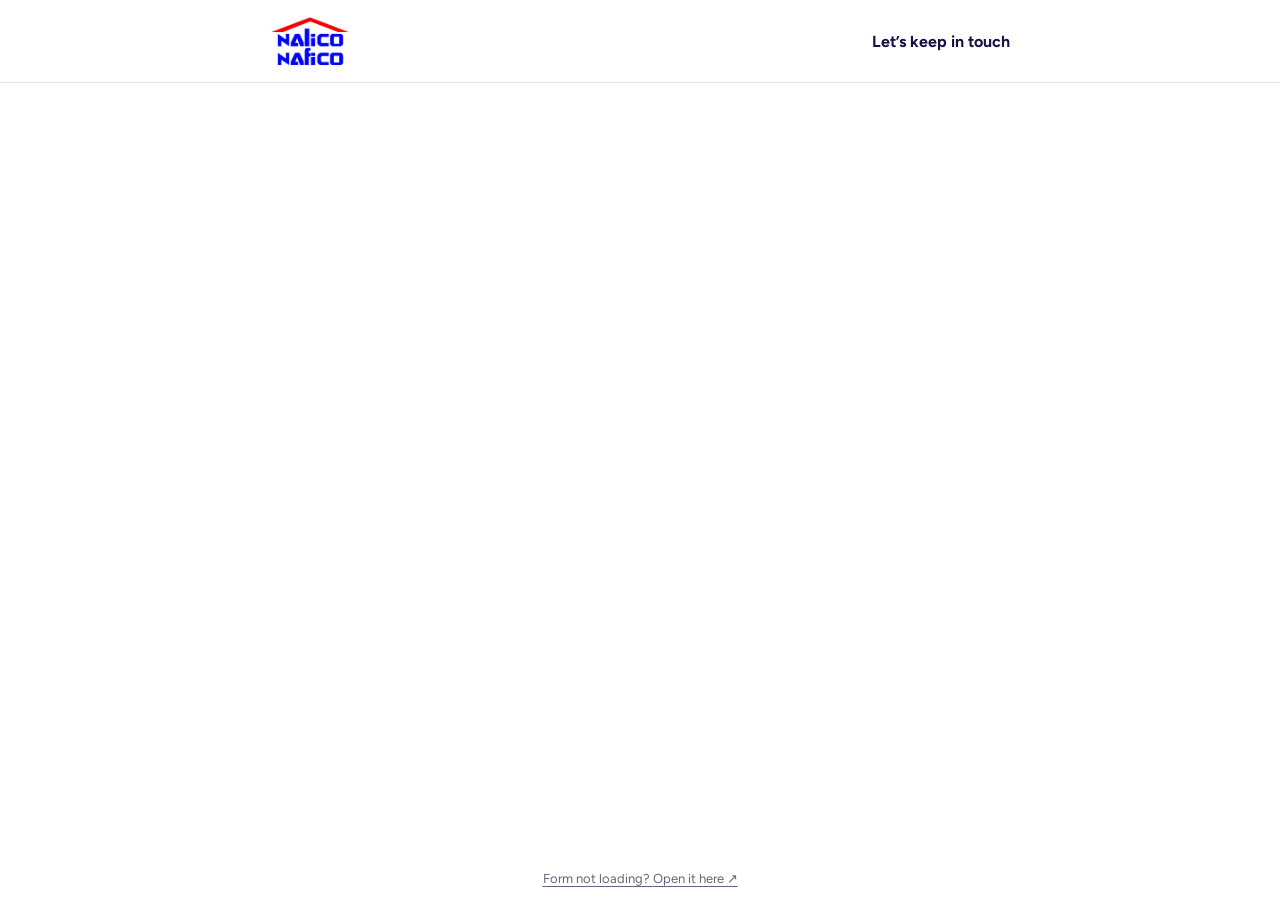
==== commit 30f02fc3: "Keep form confirmation visible after submission" ====
--- a/index.html
+++ b/index.html
@@ -11,7 +11,7 @@
   <title>Let’s keep in touch | NALICO &amp; NAFICO</title>
   <link rel="stylesheet" href="fonts.css">
   <link rel="stylesheet" href="style.css">
-  <link rel="stylesheet" href="registration.css?v=follow-up">
+  <link rel="stylesheet" href="registration.css?v=form-scroll">
 </head>
 <body class="registration-page">
   <a class="skip" href="#registration">Skip to form</a>
--- a/registration.css
+++ b/registration.css
@@ -1,10 +1,12 @@
-.registration-page{background:#fff}
+.registration-page{background:#fff;height:100vh;height:100dvh;display:flex;flex-direction:column;overflow:hidden}
+.registration-page header{flex:none}
 .registration-page .header-inner{max-width:740px;min-height:82px}
 .registration-page .logo{width:80px}
 .registration-label{font-size:16px;font-weight:700}
-.registration-wrap{max-width:740px;padding:16px 0 24px}
+.registration-wrap{max-width:740px;flex:1;min-height:0;display:flex;flex-direction:column;margin:0 auto;padding:0}
 .sr-only{position:absolute;width:1px;height:1px;padding:0;margin:-1px;overflow:hidden;clip:rect(0,0,0,0);white-space:nowrap;border:0}
-.form-shell iframe{display:block;width:100%;height:1190px;border:0;background:#fff}
-.form-fallback{text-align:center;font-size:13px;color:var(--muted);margin:12px 18px}
+.form-shell{flex:1;min-height:0}
+.form-shell iframe{display:block;width:100%;height:100%;border:0;background:#fff}
+.form-fallback{flex:none;text-align:center;font-size:13px;color:var(--muted);margin:10px 18px}
 .form-fallback a{text-decoration:underline;text-underline-offset:3px}
-@media(max-width:640px){.registration-page .header-inner{min-height:72px}.registration-page .logo{width:70px}.registration-label{font-size:14px}.registration-wrap{width:100%;padding:0 0 20px}.form-shell iframe{height:1300px}}
+@media(max-width:640px){.registration-page .header-inner{min-height:72px}.registration-page .logo{width:70px}.registration-label{font-size:14px}.registration-wrap{width:100%}}
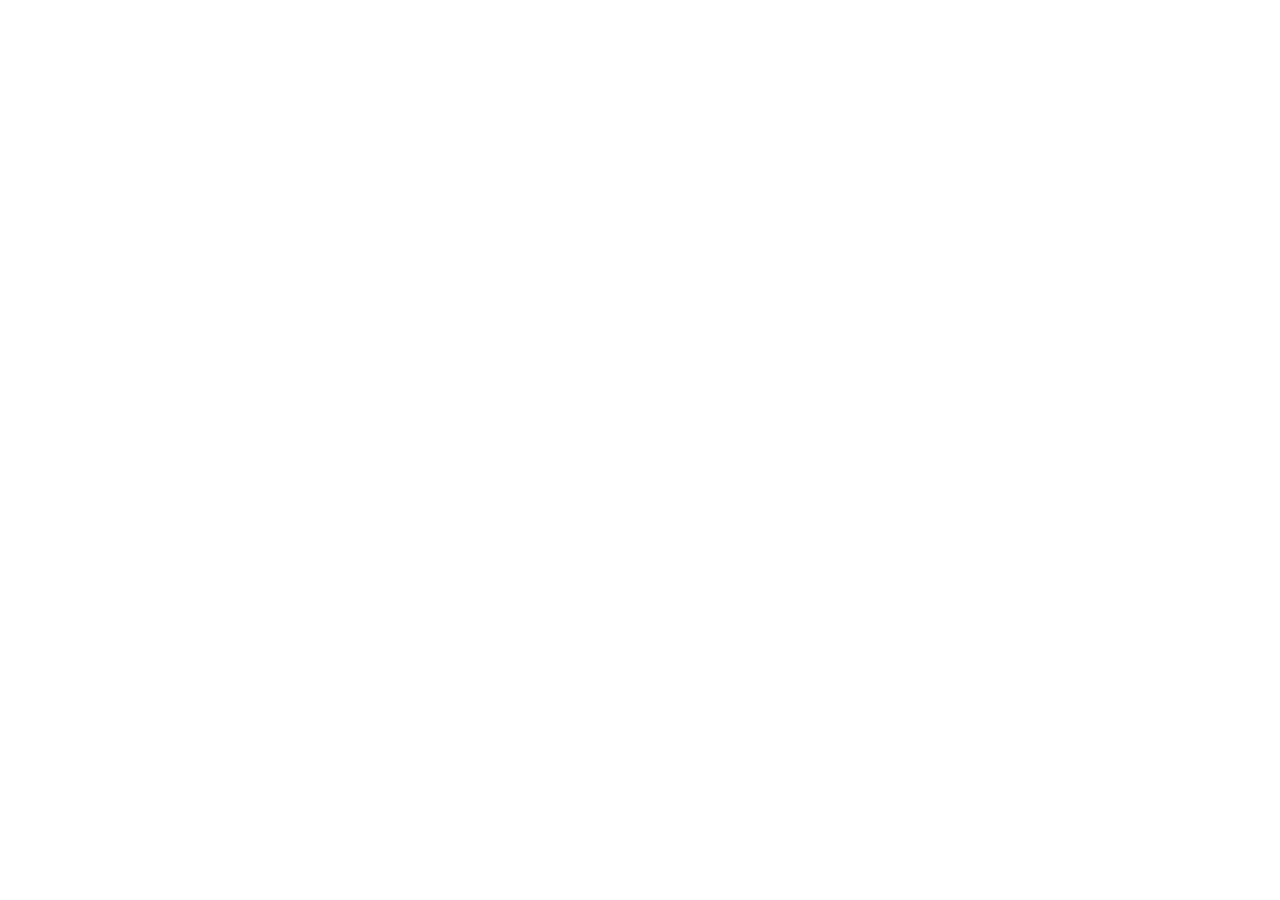
==== commit 40bed9f5: "Redirect event QR code to active NALICO NAFICO Facebook page Updated the page to redirect users to t" ====
--- a/index.html
+++ b/index.html
@@ -4,22 +4,28 @@
   <meta charset="utf-8">
   <meta name="viewport" content="width=device-width, initial-scale=1">
   <meta name="theme-color" content="#1000f5">
-  <meta name="description" content="Tell NALICO &amp; NAFICO what insurance you are interested in and leave your details for a follow-up.">
-  <meta property="og:title" content="NALICO &amp; NAFICO | Let's keep in touch">
-  <meta property="og:description" content="Your details. Your insurance interest. Our team will follow up.">
-  <meta property="og:image" content="https://densdanielp-max.github.io/event-posters/logo.png">
-  <title>Let’s keep in touch | NALICO &amp; NAFICO</title>
-  <link rel="stylesheet" href="fonts.css">
-  <link rel="stylesheet" href="style.css">
-  <link rel="stylesheet" href="registration.css?v=form-scroll">
+  <meta name="description" content="Visit NALICO &amp; NAFICO on Facebook for our latest news and updates.">
+  <meta http-equiv="refresh" content="0; url=https://www.facebook.com/naficonalico/">
+  <link rel="canonical" href="https://www.facebook.com/naficonalico/">
+  <title>NALICO &amp; NAFICO on Facebook</title>
+  <script>window.location.replace("https://www.facebook.com/naficonalico/");</script>
+  <style>
+    * { box-sizing: border-box; }
+    body { margin: 0; min-height: 100vh; display: grid; place-items: center; padding: 24px; font-family: Arial, sans-serif; color: #172047; background: #f5f6ff; }
+    main { max-width: 480px; text-align: center; }
+    img { width: 178px; height: auto; }
+    h1 { font-size: 1.75rem; }
+    p { line-height: 1.6; }
+    a { display: inline-block; padding: 14px 24px; border-radius: 8px; background: #1000f5; color: white; font-weight: 700; text-decoration: none; }
+    a:focus-visible { outline: 3px solid #ed0000; outline-offset: 4px; }
+  </style>
 </head>
-<body class="registration-page">
-  <a class="skip" href="#registration">Skip to form</a>
-  <header><div class="wrap header-inner"><a href="./" aria-label="NALICO and NAFICO home"><img class="logo" src="logo.png" width="356" height="222" alt="NALICO NAFICO"></a><span class="registration-label">Let’s keep in touch</span></div></header>
-  <main class="registration-wrap wrap" id="registration">
-    <h1 class="sr-only">Leave your details for a follow-up</h1>
-    <div class="form-shell"><iframe title="NALICO and NAFICO follow-up form — name, email, phone and insurance interest" src="https://forms.cloud.microsoft/Pages/ResponsePage.aspx?id=yH5JEkI8REaKbuNg4mVQ79QqYuv6KMpEiVRHxlq_URpUMlRWNUhBQ1VJRDJFQkVCODc4VEpYUkFCVC4u" allowfullscreen></iframe></div>
-    <p class="form-fallback"><a href="https://forms.cloud.microsoft/Pages/ResponsePage.aspx?id=yH5JEkI8REaKbuNg4mVQ79QqYuv6KMpEiVRHxlq_URpUMlRWNUhBQ1VJRDJFQkVCODc4VEpYUkFCVC4u" target="_blank" rel="noopener noreferrer">Form not loading? Open it here ↗</a></p>
+<body>
+  <main>
+    <img src="logo.png" width="356" height="222" alt="NALICO NAFICO">
+    <h1>Find us on Facebook</h1>
+    <p>Taking you to our Facebook page for the latest news and updates.</p>
+    <a href="https://www.facebook.com/naficonalico/">Continue to Facebook</a>
   </main>
 </body>
 </html>
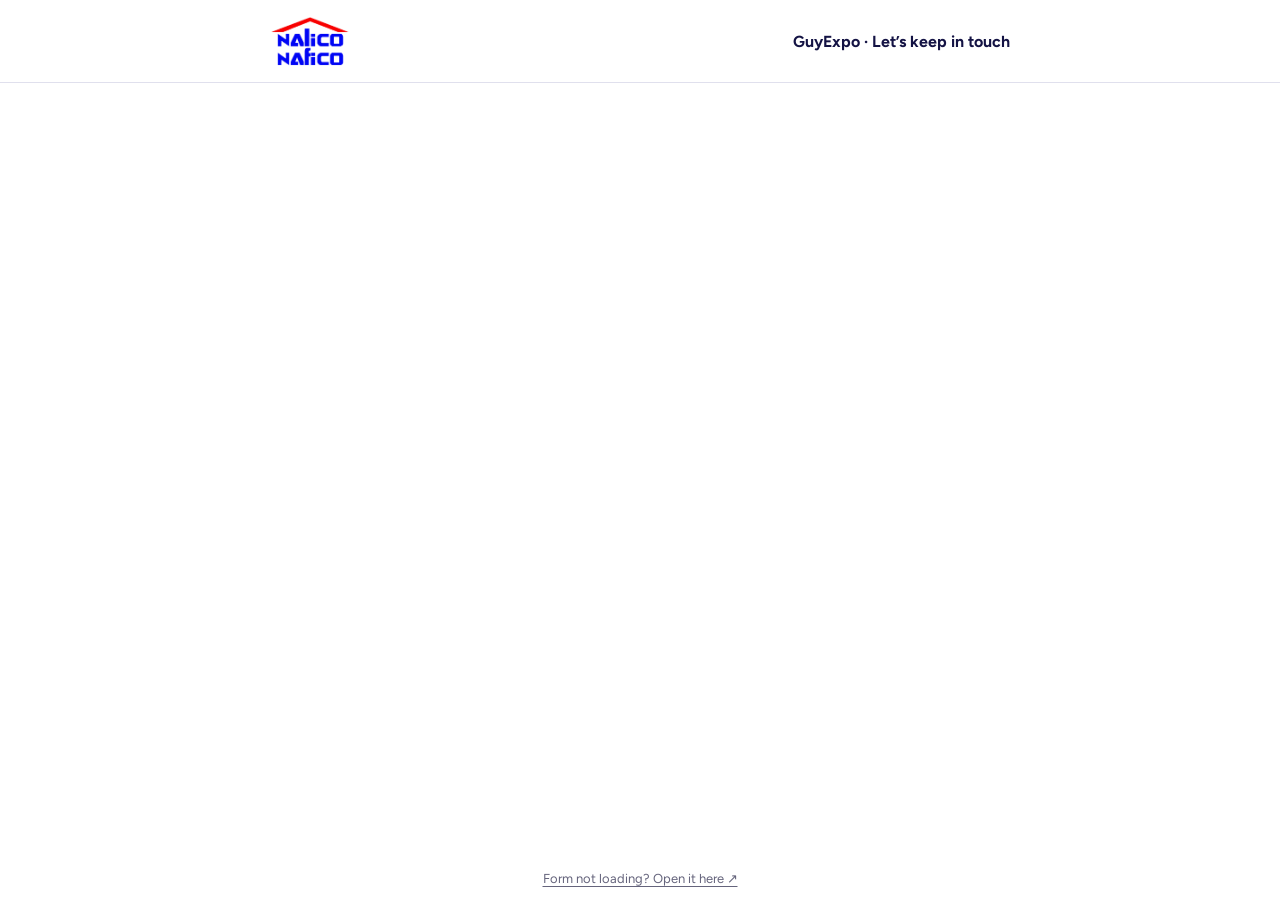
==== commit d8dab336: "Restore Microsoft Forms registration for GuyExpo Updated the HTML structure for the GuyExpo event pa" ====
--- a/index.html
+++ b/index.html
@@ -4,28 +4,22 @@
   <meta charset="utf-8">
   <meta name="viewport" content="width=device-width, initial-scale=1">
   <meta name="theme-color" content="#1000f5">
-  <meta name="description" content="Visit NALICO &amp; NAFICO on Facebook for our latest news and updates.">
-  <meta http-equiv="refresh" content="0; url=https://www.facebook.com/naficonalico/">
-  <link rel="canonical" href="https://www.facebook.com/naficonalico/">
-  <title>NALICO &amp; NAFICO on Facebook</title>
-  <script>window.location.replace("https://www.facebook.com/naficonalico/");</script>
-  <style>
-    * { box-sizing: border-box; }
-    body { margin: 0; min-height: 100vh; display: grid; place-items: center; padding: 24px; font-family: Arial, sans-serif; color: #172047; background: #f5f6ff; }
-    main { max-width: 480px; text-align: center; }
-    img { width: 178px; height: auto; }
-    h1 { font-size: 1.75rem; }
-    p { line-height: 1.6; }
-    a { display: inline-block; padding: 14px 24px; border-radius: 8px; background: #1000f5; color: white; font-weight: 700; text-decoration: none; }
-    a:focus-visible { outline: 3px solid #ed0000; outline-offset: 4px; }
-  </style>
+  <meta name="description" content="Visiting NALICO &amp; NAFICO at GuyExpo? Leave your details and insurance interest for a follow-up.">
+  <meta property="og:title" content="NALICO &amp; NAFICO | GuyExpo">
+  <meta property="og:description" content="Your details. Your insurance interest. Our team will follow up.">
+  <meta property="og:image" content="https://densdanielp-max.github.io/event-posters/logo.png">
+  <title>GuyExpo | NALICO &amp; NAFICO</title>
+  <link rel="stylesheet" href="fonts.css">
+  <link rel="stylesheet" href="style.css">
+  <link rel="stylesheet" href="registration.css?v=form-scroll">
 </head>
-<body>
-  <main>
-    <img src="logo.png" width="356" height="222" alt="NALICO NAFICO">
-    <h1>Find us on Facebook</h1>
-    <p>Taking you to our Facebook page for the latest news and updates.</p>
-    <a href="https://www.facebook.com/naficonalico/">Continue to Facebook</a>
+<body class="registration-page">
+  <a class="skip" href="#registration">Skip to form</a>
+  <header><div class="wrap header-inner"><a href="./" aria-label="NALICO and NAFICO home"><img class="logo" src="logo.png" width="356" height="222" alt="NALICO NAFICO"></a><span class="registration-label">GuyExpo · Let’s keep in touch</span></div></header>
+  <main class="registration-wrap wrap" id="registration">
+    <h1 class="sr-only">GuyExpo: leave your details for a follow-up</h1>
+    <div class="form-shell"><iframe title="NALICO and NAFICO follow-up form — name, email, phone and insurance interest" src="https://forms.cloud.microsoft/Pages/ResponsePage.aspx?id=yH5JEkI8REaKbuNg4mVQ79QqYuv6KMpEiVRHxlq_URpUMlRWNUhBQ1VJRDJFQkVCODc4VEpYUkFCVC4u" allowfullscreen></iframe></div>
+    <p class="form-fallback"><a href="https://forms.cloud.microsoft/Pages/ResponsePage.aspx?id=yH5JEkI8REaKbuNg4mVQ79QqYuv6KMpEiVRHxlq_URpUMlRWNUhBQ1VJRDJFQkVCODc4VEpYUkFCVC4u" target="_blank" rel="noopener noreferrer">Form not loading? Open it here ↗</a></p>
   </main>
 </body>
 </html>
--- a/fonts.css
+++ b/fonts.css
@@ -0,0 +1,27 @@
+/* latin */
+@font-face {
+  font-family: 'Figtree';
+  font-style: normal;
+  font-weight: 400;
+  font-display: block;
+  src: url([data-uri]) format('woff2');
+  unicode-range: U+0000-00FF, U+0131, U+0152-0153, U+02BB-02BC, U+02C6, U+02DA, U+02DC, U+0304, U+0308, U+0329, U+2000-206F, U+20AC, U+2122, U+2191, U+2193, U+2212, U+2215, U+FEFF, U+FFFD;
+}
+/* latin */
+@font-face {
+  font-family: 'Figtree';
+  font-style: normal;
+  font-weight: 700;
+  font-display: block;
+  src: url([data-uri]) format('woff2');
+  unicode-range: U+0000-00FF, U+0131, U+0152-0153, U+02BB-02BC, U+02C6, U+02DA, U+02DC, U+0304, U+0308, U+0329, U+2000-206F, U+20AC, U+2122, U+2191, U+2193, U+2212, U+2215, U+FEFF, U+FFFD;
+}
+/* latin */
+@font-face {
+  font-family: 'League Spartan';
+  font-style: normal;
+  font-weight: 800;
+  font-display: block;
+  src: url([data-uri]) format('woff2');
+  unicode-range: U+0000-00FF, U+0131, U+0152-0153, U+02BB-02BC, U+02C6, U+02DA, U+02DC, U+0304, U+0308, U+0329, U+2000-206F, U+20AC, U+2122, U+2191, U+2193, U+2212, U+2215, U+FEFF, U+FFFD;
+}
--- a/style.css
+++ b/style.css
@@ -0,0 +1,16 @@
+:root{--blue:#1000f5;--navy:#141344;--aqua:#98edfc;--red:#fa0808;--paper:#f5f5fc;--muted:#65647c;--line:#e0e0ed;--radius:22px;font-family:Figtree,Arial,sans-serif;color:var(--navy);background:var(--paper);color-scheme:light}
+*{box-sizing:border-box}html{scroll-behavior:smooth;scroll-padding-top:24px}body{margin:0}a{color:inherit;text-decoration:none}button{font:inherit;cursor:pointer}img{display:block;max-width:100%}button,a{-webkit-tap-highlight-color:transparent}a:focus-visible,button:focus-visible{outline:3px solid #148090;outline-offset:5px}h1,h2,h3,p{margin:0}h1,h2,h3{font-weight:800;letter-spacing:-.045em}p{line-height:1.6}.wrap{width:min(1180px,calc(100% - 80px));margin:auto}.skip{position:absolute;top:-100px;left:20px;background:white;padding:16px;z-index:10}.skip:focus{top:10px}
+header{background:white;border-bottom:1px solid var(--line)}.header-inner{min-height:104px;display:flex;align-items:center;justify-content:space-between;gap:24px}.logo{width:112px;height:auto}.nav{display:flex;align-items:center;gap:32px;font-size:15px;font-weight:650}.nav a:hover{color:var(--blue)}.nav .contact-nav{border:1px solid var(--line);padding:12px 20px;border-radius:100px}
+.intro{background:var(--blue);color:white;padding:56px 0 60px;position:relative;overflow:hidden}.intro:after{content:"";position:absolute;right:-100px;top:-260px;width:620px;height:620px;border:1px solid #ffffff20;border-radius:50%;box-shadow:0 0 0 60px #ffffff05,0 0 0 120px #ffffff04;pointer-events:none}.intro-grid{display:grid;grid-template-columns:1.35fr 1fr;gap:70px;align-items:end;position:relative;z-index:1}.eyebrow{font-size:12px;font-weight:750;letter-spacing:.16em;text-transform:uppercase;display:flex;align-items:center;gap:10px}.eyebrow:before{content:"";width:8px;height:8px;border-radius:50%;background:var(--aqua)}h1{font-size:clamp(40px,5vw,64px);line-height:1.04;margin-top:20px}h1 span{color:var(--aqua)}.intro-copy p{font-size:18px;max-width:350px;color:#eeedff}.intro-copy .hint{font-size:13px;color:#cfcbff;margin-top:18px;display:flex;gap:9px;align-items:center}.icon{width:20px;height:20px;flex:none;fill:none;stroke:currentColor;stroke-width:1.7;stroke-linecap:round;stroke-linejoin:round}
+.collection{padding:46px 0 64px}.section-title{display:flex;align-items:center;justify-content:space-between;gap:16px;margin-bottom:24px}.section-title h2{font-size:27px}.section-title span{color:var(--muted);font-size:13px}.poster-list{display:grid;grid-template-columns:repeat(3,1fr);gap:14px;margin-bottom:28px}.poster-slot{border:1px solid var(--line);border-radius:12px;padding:18px;display:flex;align-items:center;gap:14px;min-width:0}.poster-slot.active{background:white;border:2px solid var(--blue);padding:17px}.slot-number{font-size:13px;color:var(--muted);font-weight:700}.active .slot-number{color:var(--blue)}.slot-label{font-size:14px;font-weight:700}.slot-label small{display:block;font-size:12px;font-weight:400;color:var(--muted);margin-top:4px}.poster-slot.active .slot-label small{color:var(--blue)}.pending{background:#eeeef7;color:var(--muted)}.slot-arrow{margin-left:auto;color:var(--blue)}
+.feature{display:grid;grid-template-columns:1fr 1fr;background:white;border:1px solid var(--line);border-radius:var(--radius);overflow:hidden}.artwork{background:#e9e9f6;padding:30px;display:flex;align-items:center;justify-content:center}.poster-open{display:block;border:0;padding:0;background:transparent;width:100%;max-width:430px;position:relative;text-align:left;border-radius:5px;box-shadow:0 12px 30px #17114418;overflow:hidden}.poster-open img{width:100%;height:auto}.zoom-label{position:static;width:max-content;margin:12px auto;display:flex;gap:7px;align-items:center;padding:10px 13px;background:#fff;color:var(--navy);border-radius:100px;box-shadow:0 3px 14px #0002;font-size:12px;font-weight:700}.poster-open:hover .zoom-label{background:var(--aqua)}
+.details{padding:44px;display:flex;flex-direction:column;justify-content:center}.tag{align-self:flex-start;display:inline-flex;align-items:center;border-radius:100px;background:#fff0f0;color:#c40000;padding:8px 12px;font-weight:750;font-size:11px;text-transform:uppercase;letter-spacing:.08em}.details h2{font-size:clamp(34px,3.4vw,46px);line-height:1.08;margin:22px 0 18px}.details h2 span{color:var(--blue)}.details>p{font-size:17px;color:var(--muted);max-width:350px}.cover-points{display:flex;flex-wrap:wrap;gap:10px;margin:22px 0 30px;padding:0;list-style:none}.cover-points li{background:var(--paper);font-size:13px;padding:8px 12px;border-radius:7px}.actions{display:flex;flex-wrap:wrap;gap:10px}.btn{display:inline-flex;align-items:center;justify-content:center;gap:9px;min-height:48px;padding:13px 19px;border-radius:9px;font-weight:700;font-size:14px;border:1px solid var(--line);background:white;color:var(--navy)}.btn-primary{background:var(--blue);border-color:var(--blue);color:white}.btn:hover{background:#ecebff}.btn-primary:hover{background:#2517c5}.file-note{font-size:12px!important;color:var(--muted);margin-top:13px!important}.mini-contact{border-top:1px solid var(--line);margin-top:28px;padding-top:22px;font-size:14px;color:var(--muted)}.mini-contact a{display:inline-flex;align-items:center;gap:8px;margin-top:7px;color:var(--blue);font-weight:700}.mini-contact a:hover{text-decoration:underline}
+.contact-section{background:var(--navy);color:white;padding:48px 0}.contact-grid{display:grid;grid-template-columns:1fr 1.1fr;gap:65px}.contact-section .eyebrow{font-size:11px;color:var(--aqua)}.contact-section h2{font-size:36px;line-height:1.12;margin:14px 0}.contact-section p{font-size:15px;color:#cfcee4;max-width:330px}.contact-methods{display:grid;grid-template-columns:1fr 1fr;gap:12px}.contact-item{border:1px solid #ffffff25;border-radius:12px;padding:16px 18px;min-width:0}.contact-item.wide{grid-column:1/-1}.method-title{display:flex;align-items:center;gap:8px;color:var(--aqua);font-size:12px;margin-bottom:9px}.contact-item a{display:block;font-size:15px;line-height:1.7;overflow-wrap:anywhere}.contact-item a:hover{text-decoration:underline}.footer-inner{display:flex;justify-content:space-between;gap:20px;padding:23px 0;font-size:12px;color:var(--muted)}.footer-inner strong{color:var(--navy);font-weight:700}.footer-inner a{text-decoration:underline;text-underline-offset:3px}
+dialog{padding:0;border:0;border-radius:12px;max-width:min(95vw,1000px);max-height:94dvh;width:90vw;background:var(--paper);color:var(--navy)}dialog::backdrop{background:#080621dc}.dialog-bar{display:flex;align-items:center;justify-content:space-between;gap:14px;padding:12px 16px;position:sticky;top:0;background:white;z-index:2;border-bottom:1px solid var(--line)}.dialog-bar h2{font-size:16px;letter-spacing:0}.dialog-tools{display:flex;gap:8px}.dialog-tools .btn{min-height:42px;padding:9px 12px;font-size:12px}.dialog-poster{width:100%;height:auto}.dialog-tip{font-size:12px;text-align:center;padding:12px}
+@media(max-width:900px){.wrap{width:calc(100% - 48px)}.intro-grid{gap:35px}.intro-copy p{font-size:16px}.details{padding:28px}.artwork{padding:22px}.contact-grid{gap:32px}.contact-methods{grid-template-columns:1fr}.contact-item.wide{grid-column:auto}}
+@media(max-width:640px){.wrap{width:calc(100% - 36px)}.header-inner{min-height:86px}.logo{width:87px}.nav{gap:18px;font-size:13px}.nav .contact-nav{padding:10px 14px}.intro{padding:34px 0 38px}.intro-grid{grid-template-columns:1fr;gap:21px}h1{font-size:42px;margin-top:16px}.intro-copy p{max-width:320px;font-size:16px}.intro-copy .hint{margin-top:12px}.collection{padding:30px 0 38px}.section-title h2{font-size:24px}.section-title span{font-size:12px}.poster-list{gap:8px;margin-bottom:20px}.poster-slot{padding:12px 10px;align-items:flex-start;gap:9px;flex-direction:column;border-radius:10px}.poster-slot.active{padding:11px 9px}.slot-label{font-size:12px}.slot-label small{font-size:11px}.slot-arrow{display:none}.feature{grid-template-columns:1fr;border-radius:16px}.artwork{padding:18px}.poster-open{max-width:430px}.details{padding:28px 24px}.details h2{font-size:37px}.details>p{font-size:16px}.cover-points{margin:20px 0 24px;gap:7px}.cover-points li{font-size:12px}.btn{padding:12px 15px;font-size:13px}.contact-section{padding:34px 0}.contact-grid{grid-template-columns:1fr;gap:24px}.contact-section h2{font-size:32px}.contact-methods{grid-template-columns:1fr 1fr;gap:10px}.contact-item{padding:14px}.contact-item.wide{grid-column:1/-1}.contact-item a{font-size:13px}.footer-inner{flex-direction:column;gap:8px;padding:22px 0}dialog{max-width:100vw;width:100vw;max-height:100dvh;border-radius:0}.dialog-bar{padding:10px}.dialog-bar h2{font-size:14px}.dialog-tools{gap:5px}.dialog-tools .btn{padding:8px}.dialog-tools .download-label{display:none}}
+@media(prefers-reduced-motion:reduce){html{scroll-behavior:auto}}
+
+@media(max-width:380px){.logo{width:76px}.header-inner{gap:12px}.nav{gap:12px}.nav .contact-nav{padding:10px}.section-title{align-items:flex-start}.section-title span{text-align:right}}
+
+.additional-feature{margin-top:28px}.brochure-second{border-top:10px solid #e9e9f6}.brochure-artwork .poster-open{max-width:100%}.dialog-tip a{text-decoration:underline;text-underline-offset:3px}
--- a/registration.css
+++ b/registration.css
@@ -0,0 +1,12 @@
+.registration-page{background:#fff;height:100vh;height:100dvh;display:flex;flex-direction:column;overflow:hidden}
+.registration-page header{flex:none}
+.registration-page .header-inner{max-width:740px;min-height:82px}
+.registration-page .logo{width:80px}
+.registration-label{font-size:16px;font-weight:700}
+.registration-wrap{max-width:740px;flex:1;min-height:0;display:flex;flex-direction:column;margin:0 auto;padding:0}
+.sr-only{position:absolute;width:1px;height:1px;padding:0;margin:-1px;overflow:hidden;clip:rect(0,0,0,0);white-space:nowrap;border:0}
+.form-shell{flex:1;min-height:0}
+.form-shell iframe{display:block;width:100%;height:100%;border:0;background:#fff}
+.form-fallback{flex:none;text-align:center;font-size:13px;color:var(--muted);margin:10px 18px}
+.form-fallback a{text-decoration:underline;text-underline-offset:3px}
+@media(max-width:640px){.registration-page .header-inner{min-height:72px}.registration-page .logo{width:70px}.registration-label{font-size:14px}.registration-wrap{width:100%}}
